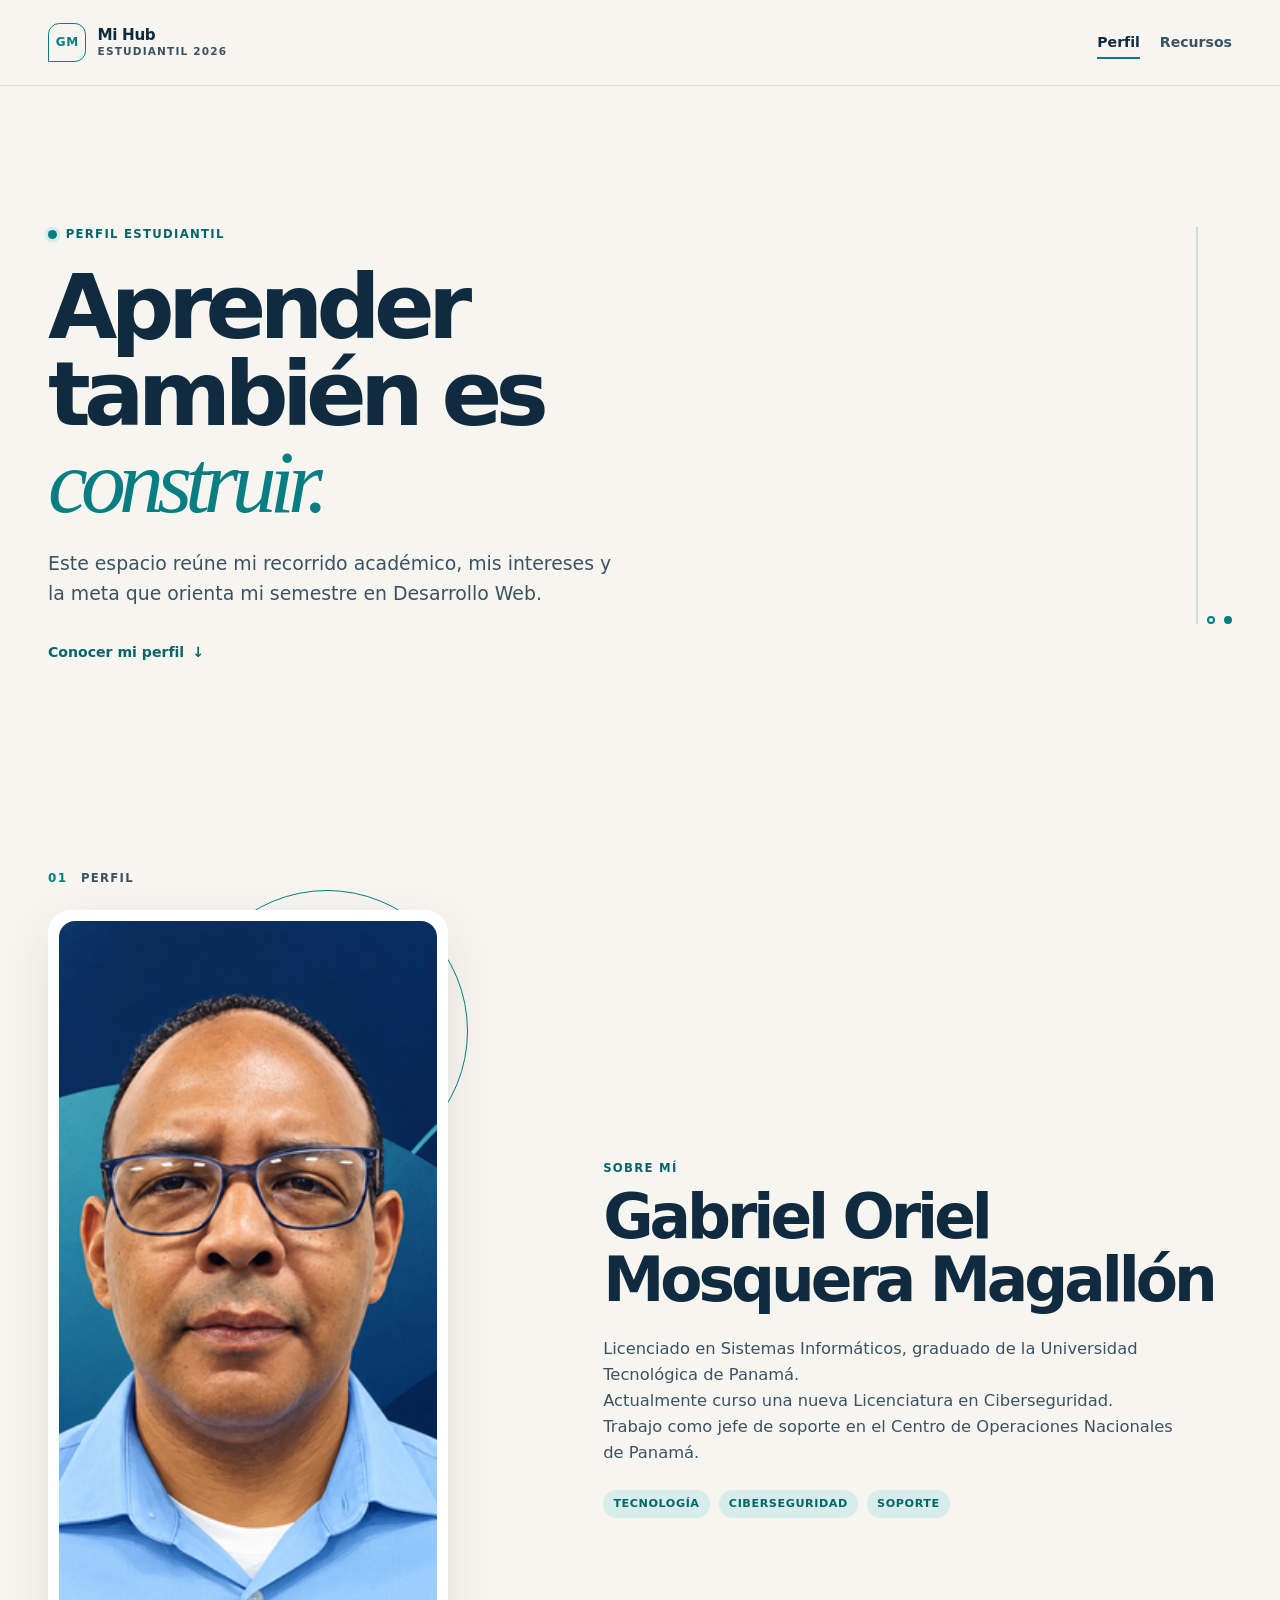
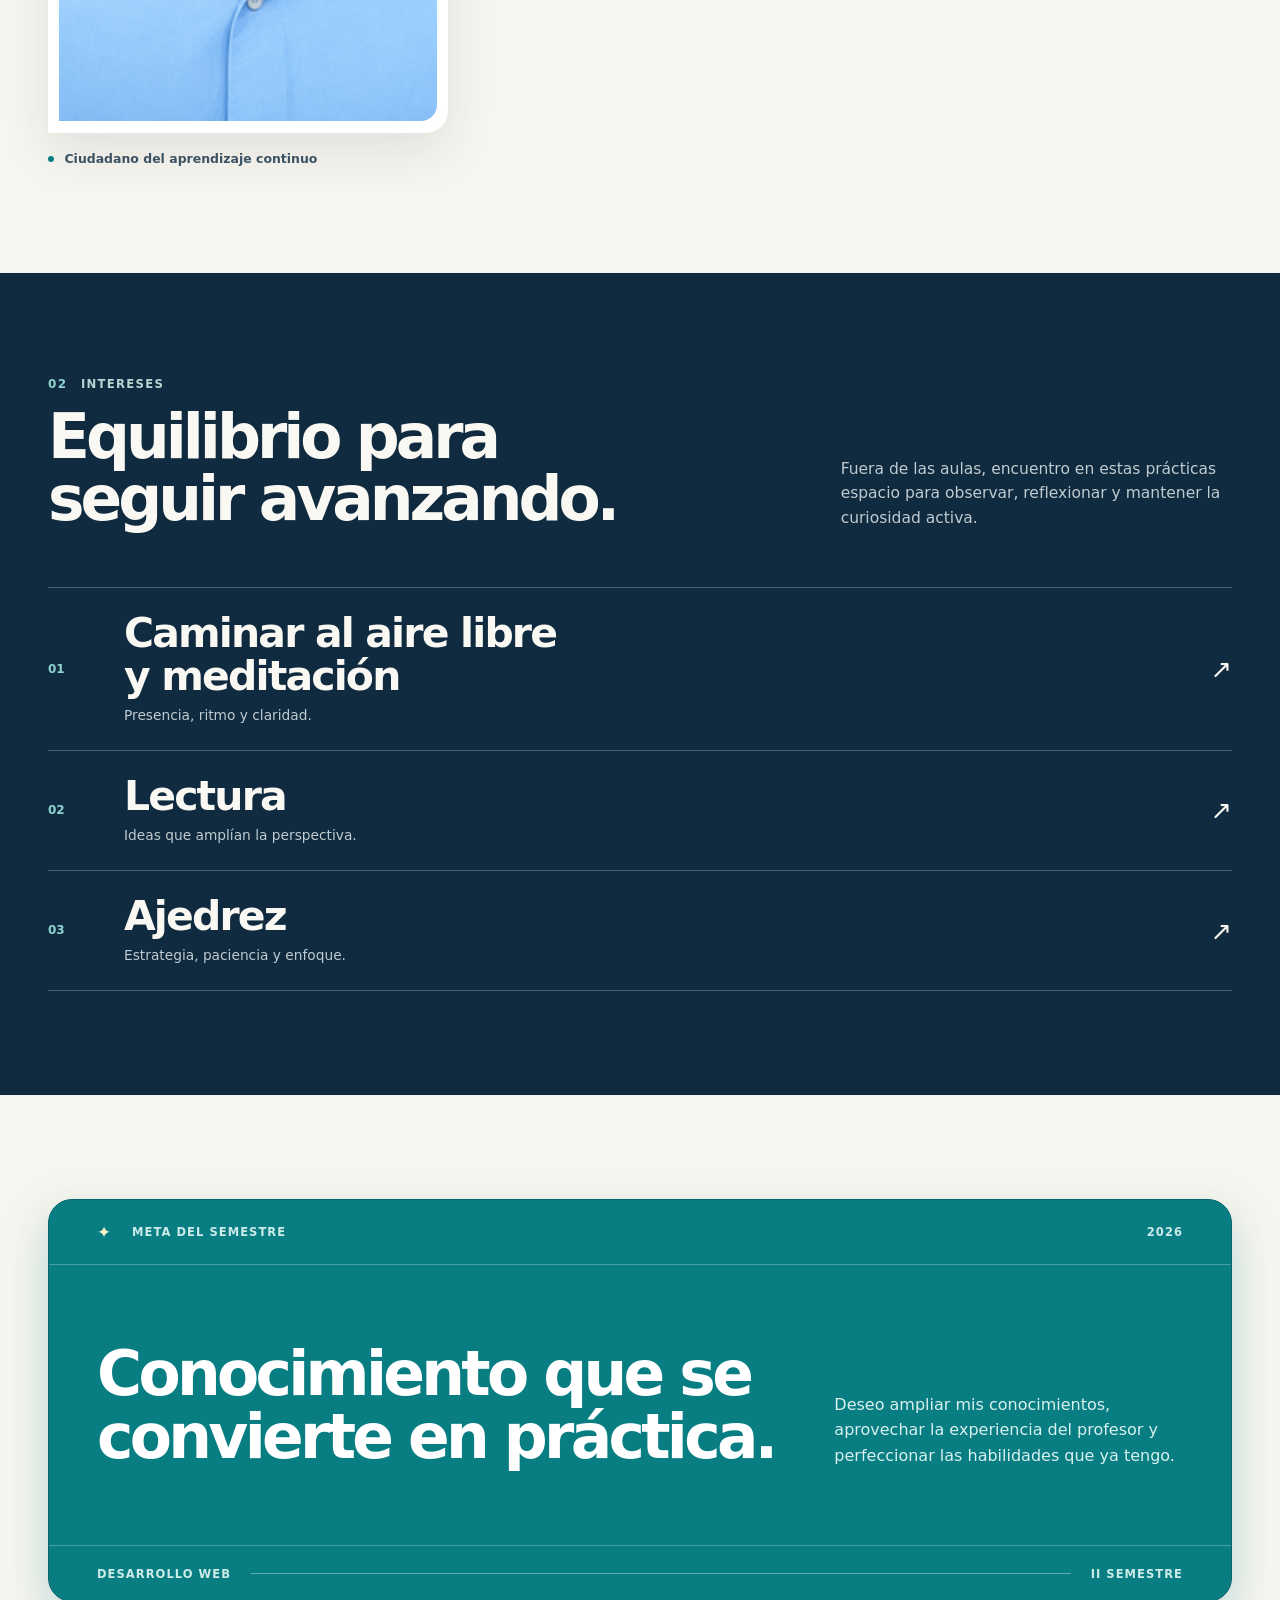
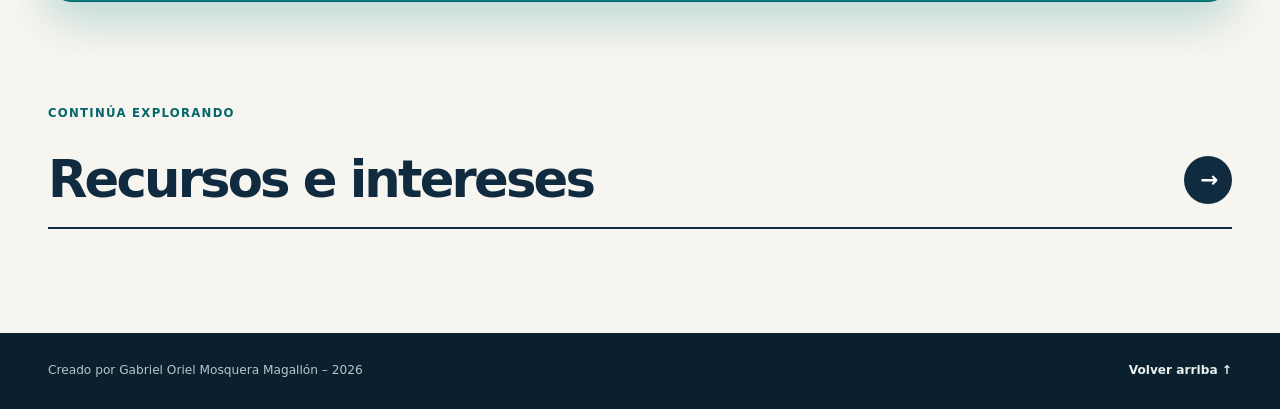
==== index.html @ 8caab872 "feat: crear perfil y sistema visual del hub" ====
<!doctype html>
<html lang="es">
  <head>
    <meta charset="UTF-8" />
    <meta name="viewport" content="width=device-width, initial-scale=1.0" />
    <meta
      name="description"
      content="Perfil académico de Gabriel Oriel Mosquera Magallón: formación, intereses y meta del semestre en Desarrollo Web."
    />
    <meta
      name="keywords"
      content="Gabriel Mosquera, Desarrollo Web, Ciberseguridad, UTP, perfil estudiantil"
    />
    <meta name="author" content="Gabriel Oriel Mosquera Magallón" />
    <meta property="og:type" content="website" />
    <meta property="og:title" content="Mi Hub Estudiantil 2026 | Gabriel Mosquera" />
    <meta
      property="og:description"
      content="Un espacio personal de aprendizaje, tecnología y crecimiento profesional."
    />
    <meta name="twitter:card" content="summary" />
    <title>Mi Hub Estudiantil 2026 | Gabriel Mosquera</title>
    <link rel="stylesheet" href="css/estilos.css" />
  </head>
  <body>
    <a class="skip-link" href="#contenido">Saltar al contenido principal</a>

    <header class="site-header">
      <div class="shell header__inner">
        <a class="brand" href="index.html" aria-label="Ir al inicio de Mi Hub Estudiantil 2026">
          <span class="brand__mark" aria-hidden="true">GM</span>
          <span class="brand__text">
            <strong>Mi Hub</strong>
            <small>Estudiantil 2026</small>
          </span>
        </a>

        <nav class="main-nav" aria-label="Navegación principal">
          <a class="main-nav__link is-active" href="index.html" aria-current="page">Perfil</a>
          <a class="main-nav__link" href="recursos.html">Recursos</a>
        </nav>
      </div>
    </header>

    <main id="contenido">
      <section class="hero shell" aria-labelledby="presentacion-titulo">
        <div class="hero__content">
          <p class="eyebrow"><span class="eyebrow__dot" aria-hidden="true"></span> Perfil estudiantil</p>
          <h1 id="presentacion-titulo">Aprender también es <em>construir.</em></h1>
          <p class="hero__intro">
            Este espacio reúne mi recorrido académico, mis intereses y la meta que orienta mi semestre en Desarrollo Web.
          </p>
          <a class="text-link" href="#perfil">Conocer mi perfil <span aria-hidden="true">↓</span></a>
        </div>
        <div class="hero__rule" aria-hidden="true"><span></span><i></i><i></i></div>
      </section>

      <section id="perfil" class="profile-section shell section-space" aria-labelledby="perfil-titulo">
        <div class="section-label">
          <span>01</span>
          <p>Perfil</p>
        </div>

        <div class="profile-layout">
          <figure class="portrait-card">
            <div class="portrait-card__image-wrap">
              <img
                src="img/avatar-gabriel-web.png"
                alt="Avatar ilustrado de Gabriel Oriel Mosquera Magallón"
                width="800"
                height="800"
              />
            </div>
            <figcaption>
              <span class="status-dot" aria-hidden="true"></span>
              Ciudadano del aprendizaje continuo
            </figcaption>
          </figure>

          <article class="profile-copy">
            <p class="overline">Sobre mí</p>
            <h2 id="perfil-titulo">Gabriel Oriel<br />Mosquera Magallón</h2>
            <p class="profile-copy__bio">
              Licenciado en Sistemas Informáticos, graduado de la Universidad Tecnológica de Panamá.<br />
              Actualmente curso una nueva Licenciatura en Ciberseguridad.<br />
              Trabajo como jefe de soporte en el Centro de Operaciones Nacionales de Panamá.
            </p>

            <div class="profile-copy__focus" aria-label="Áreas de enfoque">
              <span>Tecnología</span>
              <span>Ciberseguridad</span>
              <span>Soporte</span>
            </div>
          </article>
        </div>
      </section>

      <section class="interests-section section-space" aria-labelledby="intereses-titulo">
        <div class="shell">
          <div class="section-heading section-heading--split">
            <div>
              <div class="section-label">
                <span>02</span>
                <p>Intereses</p>
              </div>
              <h2 id="intereses-titulo">Equilibrio para<br />seguir avanzando.</h2>
            </div>
            <p class="section-heading__note">
              Fuera de las aulas, encuentro en estas prácticas espacio para observar, reflexionar y mantener la curiosidad activa.
            </p>
          </div>

          <ul class="interest-list">
            <li>
              <span class="interest-list__number">01</span>
              <div>
                <h3>Caminar al aire libre<br />y meditación</h3>
                <p>Presencia, ritmo y claridad.</p>
              </div>
              <span class="interest-list__symbol" aria-hidden="true">↗</span>
            </li>
            <li>
              <span class="interest-list__number">02</span>
              <div>
                <h3>Lectura</h3>
                <p>Ideas que amplían la perspectiva.</p>
              </div>
              <span class="interest-list__symbol" aria-hidden="true">↗</span>
            </li>
            <li>
              <span class="interest-list__number">03</span>
              <div>
                <h3>Ajedrez</h3>
                <p>Estrategia, paciencia y enfoque.</p>
              </div>
              <span class="interest-list__symbol" aria-hidden="true">↗</span>
            </li>
          </ul>
        </div>
      </section>

      <section class="goal-section shell section-space" aria-labelledby="meta-titulo">
        <div class="goal-card">
          <div class="goal-card__topline">
            <span class="goal-card__icon" aria-hidden="true">✦</span>
            <p>Meta del semestre</p>
            <span>2026</span>
          </div>
          <div class="goal-card__content">
            <h2 id="meta-titulo">Conocimiento que se<br />convierte en práctica.</h2>
            <p>
              Deseo ampliar mis conocimientos, aprovechar la experiencia del profesor y perfeccionar las habilidades que ya tengo.
            </p>
          </div>
          <div class="goal-card__footer">
            <span>Desarrollo Web</span>
            <span class="goal-card__line" aria-hidden="true"></span>
            <span>II Semestre</span>
          </div>
        </div>
      </section>

      <section class="next-section shell" aria-label="Enlace a recursos">
        <p class="overline">Continúa explorando</p>
        <a class="next-link" href="recursos.html">
          <span>Recursos e intereses</span>
          <span class="next-link__arrow" aria-hidden="true">→</span>
        </a>
      </section>
    </main>

    <footer class="site-footer">
      <div class="shell site-footer__inner">
        <p>Creado por Gabriel Oriel Mosquera Magallón – 2026</p>
        <a href="#contenido">Volver arriba <span aria-hidden="true">↑</span></a>
      </div>
    </footer>
  </body>
</html>
---- css/estilos.css ----
:root {
  --ink: #102b3f;
  --ink-soft: #3b5263;
  --paper: #f7f5ef;
  --paper-deep: #ece9e0;
  --panel: #ffffff;
  --teal: #087e83;
  --teal-dark: #05656b;
  --teal-pale: #d7edeb;
  --gold: #c88938;
  --line: #cfdbd7;
  --success: #347b5a;
  --current: #a4661a;
  --shadow: 0 18px 48px rgb(16 43 63 / 10%);
  --shadow-lift: 0 24px 60px rgb(16 43 63 / 17%);
  --radius-lg: 1.5rem;
  --radius-md: 1rem;
  --shell: 74rem;
  --space-1: 0.5rem;
  --space-2: 0.875rem;
  --space-3: 1.25rem;
  --space-4: 1.75rem;
  --space-5: 2.5rem;
  --space-6: 4rem;
  --space-7: 6.5rem;
  --font-sans: system-ui, -apple-system, BlinkMacSystemFont, "Segoe UI", sans-serif;
}

* {
  box-sizing: border-box;
}

html {
  scroll-behavior: smooth;
}

body {
  min-width: 20rem;
  margin: 0;
  overflow-x: hidden;
  color: var(--ink);
  background: var(--paper);
  font-family: var(--font-sans);
  font-size: 1rem;
  line-height: 1.6;
}

img {
  display: block;
  max-width: 100%;
}

a {
  color: inherit;
  text-decoration-thickness: 0.1em;
  text-underline-offset: 0.18em;
}

button,
input,
textarea {
  font: inherit;
}

button {
  cursor: pointer;
}

:focus-visible {
  outline: 3px solid var(--gold);
  outline-offset: 4px;
}

.shell {
  width: min(calc(100% - 3rem), var(--shell));
  margin-inline: auto;
}

.u-center {
  margin-inline: auto;
  text-align: center;
}

.skip-link {
  position: fixed;
  z-index: 20;
  top: 0.75rem;
  left: 50%;
  padding: 0.7rem 1rem;
  color: #fff;
  background: var(--ink);
  border-radius: 0.5rem;
  transform: translate(-50%, -200%);
  transition: transform 180ms ease;
}

.skip-link:focus {
  transform: translate(-50%, 0);
}

.site-header {
  position: sticky;
  z-index: 10;
  top: 0;
  border-bottom: 1px solid rgb(207 219 215 / 75%);
  background: rgb(247 245 239 / 90%);
  backdrop-filter: blur(14px);
}

.header__inner,
.site-footer__inner {
  display: flex;
  align-items: center;
  justify-content: space-between;
  gap: var(--space-4);
}

.header__inner {
  min-height: 5.3rem;
}

.brand {
  display: inline-flex;
  align-items: center;
  gap: 0.7rem;
  color: var(--ink);
  text-decoration: none;
}

.brand:hover .brand__mark {
  color: #fff;
  background: var(--teal);
  transform: rotate(-6deg);
}

.brand__mark {
  display: grid;
  width: 2.4rem;
  aspect-ratio: 1;
  place-items: center;
  color: var(--teal);
  border: 1px solid currentcolor;
  border-radius: 0.7rem 0.7rem 0.7rem 0;
  font-size: 0.75rem;
  font-weight: 800;
  letter-spacing: 0.04em;
  transition: transform 180ms ease, color 180ms ease, background 180ms ease;
}

.brand__text {
  display: grid;
  line-height: 1.1;
}

.brand__text strong {
  font-size: 0.95rem;
  letter-spacing: -0.025em;
}

.brand__text small {
  margin-top: 0.18rem;
  color: var(--ink-soft);
  font-size: 0.66rem;
  font-weight: 700;
  letter-spacing: 0.11em;
  text-transform: uppercase;
}

.main-nav {
  display: flex;
  align-items: center;
  gap: 1.25rem;
}

.main-nav__link {
  position: relative;
  padding-block: 0.5rem;
  color: var(--ink-soft);
  font-size: 0.88rem;
  font-weight: 700;
  text-decoration: none;
  transition: color 180ms ease;
}

.main-nav__link::after {
  position: absolute;
  right: 0;
  bottom: 0.18rem;
  left: 0;
  height: 2px;
  background: var(--teal);
  content: "";
  transform: scaleX(0);
  transform-origin: right;
  transition: transform 180ms ease;
}

.main-nav__link:hover,
.main-nav__link.is-active {
  color: var(--ink);
}

.main-nav__link:hover::after,
.main-nav__link.is-active::after {
  transform: scaleX(1);
  transform-origin: left;
}

.hero {
  position: relative;
  display: grid;
  grid-template-columns: minmax(0, 1fr) minmax(9rem, 0.3fr);
  gap: var(--space-5);
  min-height: 31rem;
  padding-block: clamp(4.5rem, 11vw, 9rem) clamp(4rem, 8vw, 7rem);
}

.hero__content {
  max-width: 48rem;
}

.eyebrow,
.overline,
.section-label {
  display: flex;
  align-items: center;
  gap: 0.55rem;
  margin: 0;
  color: var(--teal-dark);
  font-size: 0.73rem;
  font-weight: 800;
  letter-spacing: 0.11em;
  line-height: 1.3;
  text-transform: uppercase;
}

.eyebrow__dot,
.status-dot {
  display: inline-block;
  width: 0.56rem;
  height: 0.56rem;
  background: var(--teal);
  border-radius: 50%;
  box-shadow: 0 0 0 0.22rem var(--teal-pale);
}

.hero h1,
.page-intro h1 {
  max-width: 11ch;
  margin: 1.4rem 0 1.4rem;
  font-size: clamp(3rem, 7vw, 6.4rem);
  font-weight: 760;
  letter-spacing: -0.075em;
  line-height: 0.97;
}

h1 em {
  color: var(--teal);
  font-family: Georgia, "Times New Roman", serif;
  font-weight: 400;
}

.hero__intro,
.page-intro__text {
  max-width: 36rem;
  margin: 0;
  color: var(--ink-soft);
  font-size: clamp(1rem, 1.7vw, 1.18rem);
}

.text-link {
  display: inline-flex;
  gap: 0.5rem;
  margin-top: 2rem;
  color: var(--teal-dark);
  font-size: 0.88rem;
  font-weight: 800;
  text-decoration: none;
}

.text-link span {
  transition: transform 180ms ease;
}

.text-link:hover span {
  transform: translateY(0.25rem);
}

.hero__rule {
  display: flex;
  align-items: end;
  justify-content: end;
  gap: 0.55rem;
  padding-bottom: 2.5rem;
}

.hero__rule span {
  width: 2px;
  height: 100%;
  min-height: 12rem;
  background: var(--line);
}

.hero__rule i {
  width: 0.52rem;
  height: 0.52rem;
  border: 2px solid var(--teal);
  border-radius: 50%;
}

.hero__rule i:last-child {
  background: var(--teal);
}

.section-space {
  margin-top: var(--space-7);
}

.section-label {
  width: fit-content;
  gap: 0.85rem;
  color: var(--ink-soft);
}

.section-label span {
  color: var(--teal);
  font-size: 0.75rem;
}

.section-label p {
  margin: 0;
}

.profile-layout {
  display: grid;
  grid-template-columns: minmax(16rem, 0.72fr) minmax(0, 1fr);
  gap: clamp(2rem, 8vw, 8rem);
  align-items: center;
  margin-top: 1.5rem;
}

.portrait-card {
  position: relative;
  max-width: 25rem;
  margin: 0;
}

.portrait-card::before {
  position: absolute;
  z-index: -1;
  top: -1.25rem;
  right: -1.25rem;
  width: 70%;
  aspect-ratio: 1;
  border: 1px solid var(--teal);
  border-radius: 50%;
  content: "";
}

.portrait-card__image-wrap {
  padding: 0.7rem;
  overflow: hidden;
  background: var(--panel);
  border-radius: 1.4rem 1.4rem 1.4rem 0;
  box-shadow: var(--shadow);
}

.portrait-card img {
  width: 100%;
  aspect-ratio: 1;
  object-fit: cover;
  border-radius: 1rem 1rem 1rem 0;
}

.portrait-card figcaption {
  display: flex;
  align-items: center;
  gap: 0.65rem;
  margin-top: 1rem;
  color: var(--ink-soft);
  font-size: 0.78rem;
  font-weight: 650;
}

.portrait-card .status-dot {
  width: 0.38rem;
  height: 0.38rem;
  box-shadow: none;
}

.overline {
  margin-bottom: 0.65rem;
}

.profile-copy h2,
.section-heading h2,
.contact-copy h2 {
  margin: 0;
  font-size: clamp(2.1rem, 4.8vw, 4.15rem);
  font-weight: 730;
  letter-spacing: -0.065em;
  line-height: 1.02;
}

.profile-copy__bio {
  max-width: 37rem;
  margin: 1.5rem 0;
  color: var(--ink-soft);
  font-size: 1.02rem;
}

.profile-copy__focus {
  display: flex;
  flex-wrap: wrap;
  gap: 0.55rem;
}

.profile-copy__focus span,
.resource-card__tag {
  padding: 0.32rem 0.64rem;
  color: var(--teal-dark);
  background: var(--teal-pale);
  border-radius: 99rem;
  font-size: 0.7rem;
  font-weight: 800;
  letter-spacing: 0.05em;
  text-transform: uppercase;
}

.interests-section,
.academic-section {
  padding-block: var(--space-7);
  background: var(--ink);
  color: #f9f8f3;
}

.section-heading--split {
  display: grid;
  grid-template-columns: minmax(0, 1fr) minmax(15rem, 0.52fr);
  gap: var(--space-5);
  align-items: end;
}

.section-heading--split .section-label,
.interests-section .overline {
  color: #b8d5d3;
}

.section-heading--split .section-label span {
  color: #8ed3d0;
}

.section-heading h2 {
  margin-top: 0.85rem;
}

.section-heading__note {
  max-width: 30rem;
  margin: 0;
  color: #c0cbd0;
  font-size: 0.97rem;
}

.interest-list {
  display: grid;
  margin: 3.5rem 0 0;
  padding: 0;
  border-top: 1px solid rgb(255 255 255 / 25%);
  list-style: none;
}

.interest-list li {
  display: grid;
  grid-template-columns: 3.5rem minmax(0, 1fr) auto;
  gap: var(--space-3);
  align-items: center;
  padding: 1.5rem 0;
  border-bottom: 1px solid rgb(255 255 255 / 25%);
  transition: padding 200ms ease, color 200ms ease;
}

.interest-list li:hover {
  padding-inline: 0.7rem;
  color: #9ee0dc;
}

.interest-list__number {
  color: #8ed3d0;
  font-size: 0.75rem;
  font-weight: 800;
}

.interest-list h3 {
  margin: 0;
  font-size: clamp(1.55rem, 3.2vw, 2.6rem);
  font-weight: 650;
  letter-spacing: -0.045em;
  line-height: 1.06;
}

.interest-list p {
  margin: 0.35rem 0 0;
  color: #c0cbd0;
  font-size: 0.86rem;
}

.interest-list__symbol {
  font-size: 1.6rem;
  transition: transform 200ms ease;
}

.interest-list li:hover .interest-list__symbol {
  transform: translate(0.3rem, -0.3rem);
}

.goal-card {
  overflow: hidden;
  color: #fff;
  background: var(--teal);
  border: 1px solid var(--teal-dark);
  border-radius: var(--radius-lg);
  box-shadow: 0 18px 45px rgb(8 126 131 / 25%);
}

.goal-card__topline,
.goal-card__footer {
  display: flex;
  align-items: center;
  justify-content: space-between;
  gap: var(--space-3);
  padding: 1.15rem clamp(1.25rem, 4vw, 3rem);
  color: #cdebe9;
  border-bottom: 1px solid rgb(255 255 255 / 25%);
  font-size: 0.72rem;
  font-weight: 800;
  letter-spacing: 0.09em;
  text-transform: uppercase;
}

.goal-card__topline p {
  flex: 1;
  margin: 0;
}

.goal-card__icon {
  color: #fff2ca;
  font-size: 1.05rem;
}

.goal-card__content {
  display: grid;
  grid-template-columns: minmax(0, 1fr) minmax(14rem, 0.5fr);
  gap: var(--space-5);
  align-items: end;
  padding: clamp(2rem, 6vw, 5rem) clamp(1.25rem, 4vw, 3rem);
}

.goal-card__content h2 {
  margin: 0;
  font-size: clamp(2rem, 4.8vw, 4rem);
  font-weight: 680;
  letter-spacing: -0.06em;
  line-height: 1.03;
}

.goal-card__content p {
  max-width: 27rem;
  margin: 0;
  color: #d9f0ee;
  font-size: 1rem;
}

.goal-card__footer {
  border-top: 1px solid rgb(255 255 255 / 25%);
  border-bottom: 0;
}

.goal-card__line {
  flex: 1;
  height: 1px;
  background: rgb(255 255 255 / 35%);
}

.next-section {
  padding-block: var(--space-7);
}

.next-link {
  display: flex;
  align-items: center;
  justify-content: space-between;
  gap: var(--space-4);
  padding-block: 1.25rem;
  border-bottom: 2px solid var(--ink);
  font-size: clamp(1.75rem, 4vw, 3.6rem);
  font-weight: 700;
  letter-spacing: -0.055em;
  line-height: 1.08;
  text-decoration: none;
}

.next-link__arrow {
  display: grid;
  width: 3rem;
  aspect-ratio: 1;
  place-items: center;
  color: #fff;
  background: var(--ink);
  border-radius: 50%;
  font-size: 1.35rem;
  transition: color 180ms ease, background 180ms ease, transform 180ms ease;
}

.next-link:hover .next-link__arrow {
  color: #fff;
  background: var(--teal);
  transform: translateX(0.35rem);
}

.site-footer {
  padding-block: 1.75rem;
  color: #b8c4ca;
  background: #0b202e;
  font-size: 0.76rem;
}

.site-footer p {
  margin: 0;
}

.site-footer a {
  color: #e8efef;
  font-weight: 700;
  text-decoration: none;
}

.site-footer a:hover {
  color: #8ed3d0;
}

.page-intro {
  padding-block: clamp(4.5rem, 10vw, 8rem) clamp(3rem, 6vw, 5rem);
}

.page-intro .section-label {
  margin-bottom: 2.8rem;
}

.page-intro h1 {
  max-width: 13ch;
}

.resource-section .section-heading,
.contact-section .section-heading {
  color: var(--ink);
}

.resource-section .section-heading__note,
.contact-section .section-heading__note {
  color: var(--ink-soft);
}

.resource-grid {
  display: grid;
  grid-template-columns: repeat(2, minmax(0, 1fr));
  gap: 1rem;
  margin-top: 3rem;
}

.resource-card {
  display: flex;
  min-height: 18rem;
  flex-direction: column;
  padding: clamp(1.35rem, 3vw, 2.25rem);
  background: var(--panel);
  border: 1px solid var(--line);
  border-radius: var(--radius-md);
  box-shadow: 0 9px 25px rgb(16 43 63 / 5%);
  transition: border-color 200ms ease, box-shadow 200ms ease, transform 200ms ease;
}

.resource-card:hover {
  border-color: var(--teal);
  box-shadow: var(--shadow-lift);
  transform: translateY(-0.35rem);
}

.resource-card--featured {
  color: #fff;
  background: var(--ink);
  border-color: var(--ink);
}

.resource-card__top {
  display: flex;
  align-items: center;
  justify-content: space-between;
  gap: var(--space-2);
}

.resource-card__index {
  color: var(--teal);
  font-size: 0.75rem;
  font-weight: 800;
}

.resource-card h3 {
  margin: auto 0 0.45rem;
  font-size: clamp(1.5rem, 3vw, 2.25rem);
  font-weight: 720;
  letter-spacing: -0.055em;
}

.resource-card p {
  max-width: 25rem;
  margin: 0;
  color: var(--ink-soft);
  font-size: 0.9rem;
}

.resource-card--featured p {
  color: #c0cbd0;
}

.resource-card a {
  display: inline-flex;
  width: fit-content;
  gap: 0.4rem;
  margin-top: 1.4rem;
  color: var(--teal-dark);
  font-size: 0.82rem;
  font-weight: 800;
  text-decoration: none;
}

.resource-card--featured a {
  color: #9ee0dc;
}

.resource-card a span {
  transition: transform 180ms ease;
}

.resource-card a:hover span {
  transform: translate(0.2rem, -0.2rem);
}

.academic-section {
  margin-top: var(--space-7);
}

.academic-section .section-heading h2 {
  color: #fff;
}

.table-wrap {
  margin-top: 3rem;
  overflow-x: auto;
  border: 1px solid rgb(255 255 255 / 25%);
  border-radius: var(--radius-md);
}

table {
  width: 100%;
  min-width: 34rem;
  border-collapse: collapse;
}

caption {
  position: absolute;
  width: 1px;
  height: 1px;
  overflow: hidden;
  clip: rect(0 0 0 0);
  white-space: nowrap;
}

th,
td {
  padding: 1rem 1.25rem;
  text-align: left;
}

th {
  color: #b9d6d4;
  border-bottom: 1px solid rgb(255 255 255 / 25%);
  font-size: 0.73rem;
  font-weight: 800;
  letter-spacing: 0.09em;
  text-transform: uppercase;
}

td {
  border-bottom: 1px solid rgb(255 255 255 / 15%);
  font-size: 0.95rem;
}

tbody tr:last-child td {
  border-bottom: 0;
}

tbody tr {
  transition: background 180ms ease;
}

tbody tr:hover {
  background: rgb(255 255 255 / 7%);
}

.status-pill {
  display: inline-flex;
  align-items: center;
  gap: 0.4rem;
  padding: 0.26rem 0.65rem;
  border: 1px solid currentcolor;
  border-radius: 99rem;
  font-size: 0.72rem;
  font-weight: 800;
}

.status-pill::before {
  width: 0.4rem;
  height: 0.4rem;
  background: currentcolor;
  border-radius: 50%;
  content: "";
}

.status-pill--complete {
  color: #92d8b4;
}

.status-pill--current {
  color: #ffd180;
}

.contact-section {
  padding-bottom: var(--space-7);
}

.contact-layout {
  display: grid;
  grid-template-columns: minmax(0, 0.86fr) minmax(18rem, 1fr);
  gap: clamp(2.5rem, 8vw, 7rem);
  align-items: center;
  padding: clamp(1.5rem, 4vw, 3rem);
  background: var(--paper-deep);
  border-radius: var(--radius-lg);
}

.contact-copy h2 {
  margin-top: 0.7rem;
}

.contact-copy > p:last-child {
  max-width: 32rem;
  margin: 1.2rem 0 0;
  color: var(--ink-soft);
}

.contact-form {
  padding: clamp(1.3rem, 4vw, 2.3rem);
  background: #fff;
  border: 1px solid var(--line);
  border-radius: 0.8rem 0.8rem 0.8rem 0;
  box-shadow: var(--shadow);
}

.form-field {
  display: grid;
  gap: 0.35rem;
  margin-bottom: 1.1rem;
}

.form-field label {
  color: var(--ink);
  font-size: 0.78rem;
  font-weight: 800;
}

.form-field input,
.form-field textarea {
  width: 100%;
  padding: 0.72rem 0;
  color: var(--ink);
  background: transparent;
  border: 0;
  border-bottom: 1px solid var(--line);
  border-radius: 0;
  outline: none;
  resize: vertical;
  transition: border-color 180ms ease;
}

.form-field input::placeholder,
.form-field textarea::placeholder {
  color: #84949c;
}

.form-field input:focus,
.form-field textarea:focus {
  border-color: var(--teal);
}

.form-help {
  margin: 0 0 1rem;
  color: var(--ink-soft);
  font-size: 0.76rem;
}

.contact-form button {
  display: inline-flex;
  align-items: center;
  justify-content: space-between;
  width: 100%;
  padding: 0.85rem 1rem;
  color: #fff;
  background: var(--ink);
  border: 0;
  border-radius: 0.45rem;
  font-size: 0.88rem;
  font-weight: 800;
  transition: background 180ms ease, transform 180ms ease;
}

.contact-form button:hover {
  background: var(--teal);
  transform: translateY(-0.13rem);
}

.contact-form button span {
  font-size: 1.2rem;
}

@media (max-width: 600px) {
  .shell {
    width: min(calc(100% - 2rem), var(--shell));
  }

  .header__inner,
  .site-footer__inner {
    gap: 0.75rem;
  }

  .header__inner {
    min-height: 4.6rem;
  }

  .brand__text small {
    display: none;
  }

  .main-nav {
    gap: 0.85rem;
  }

  .hero {
    grid-template-columns: 1fr;
    min-height: 0;
  }

  .hero__rule {
    display: none;
  }

  .section-space {
    margin-top: 4.25rem;
  }

  .profile-layout,
  .section-heading--split,
  .goal-card__content,
  .contact-layout {
    grid-template-columns: 1fr;
  }

  .portrait-card {
    max-width: 19rem;
  }

  .resource-grid {
    grid-template-columns: 1fr;
  }

  .interests-section,
  .academic-section {
    padding-block: 4.25rem;
  }

  .interest-list li {
    grid-template-columns: 2.5rem minmax(0, 1fr) auto;
  }

  .goal-card__footer {
    font-size: 0.63rem;
  }

  .site-footer__inner {
    align-items: flex-start;
    flex-direction: column;
  }
}

@media (prefers-reduced-motion: reduce) {
  *,
  *::before,
  *::after {
    scroll-behavior: auto !important;
    transition-duration: 0.01ms !important;
    animation-duration: 0.01ms !important;
    animation-iteration-count: 1 !important;
  }
}
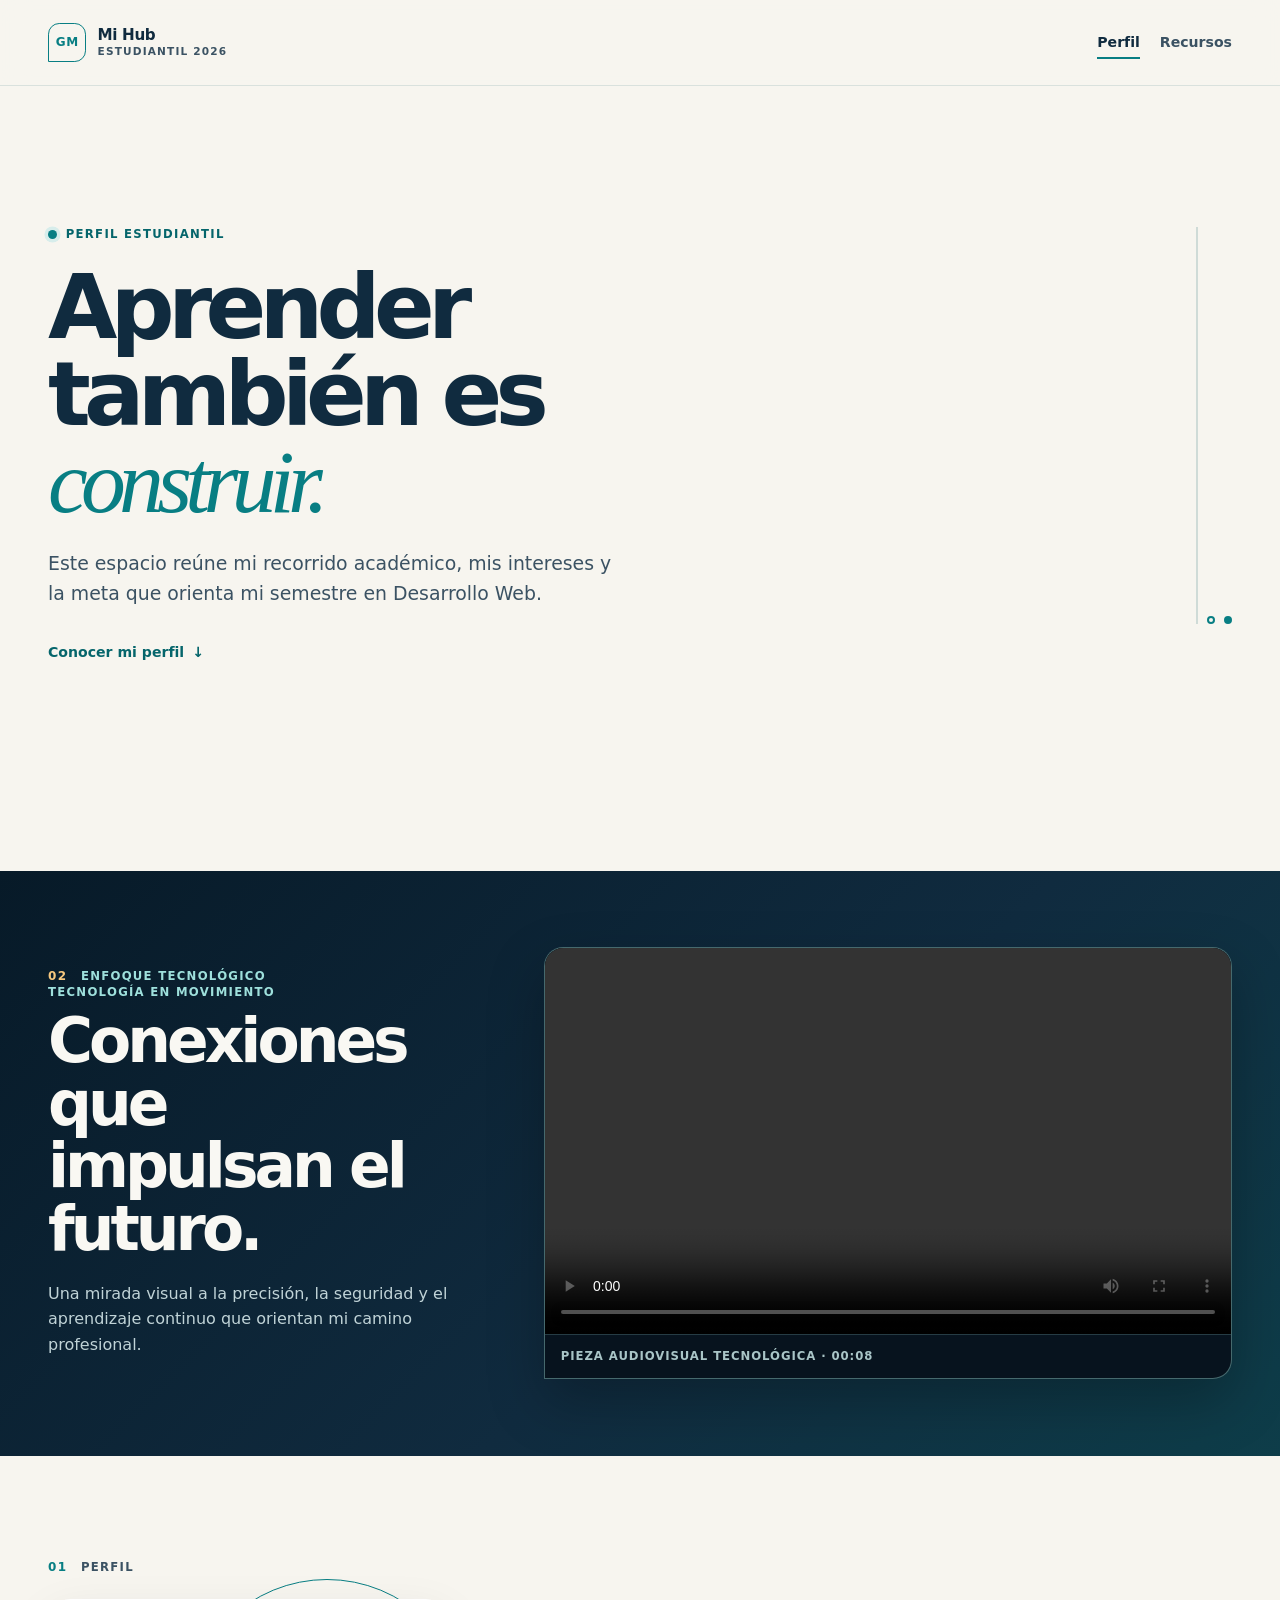
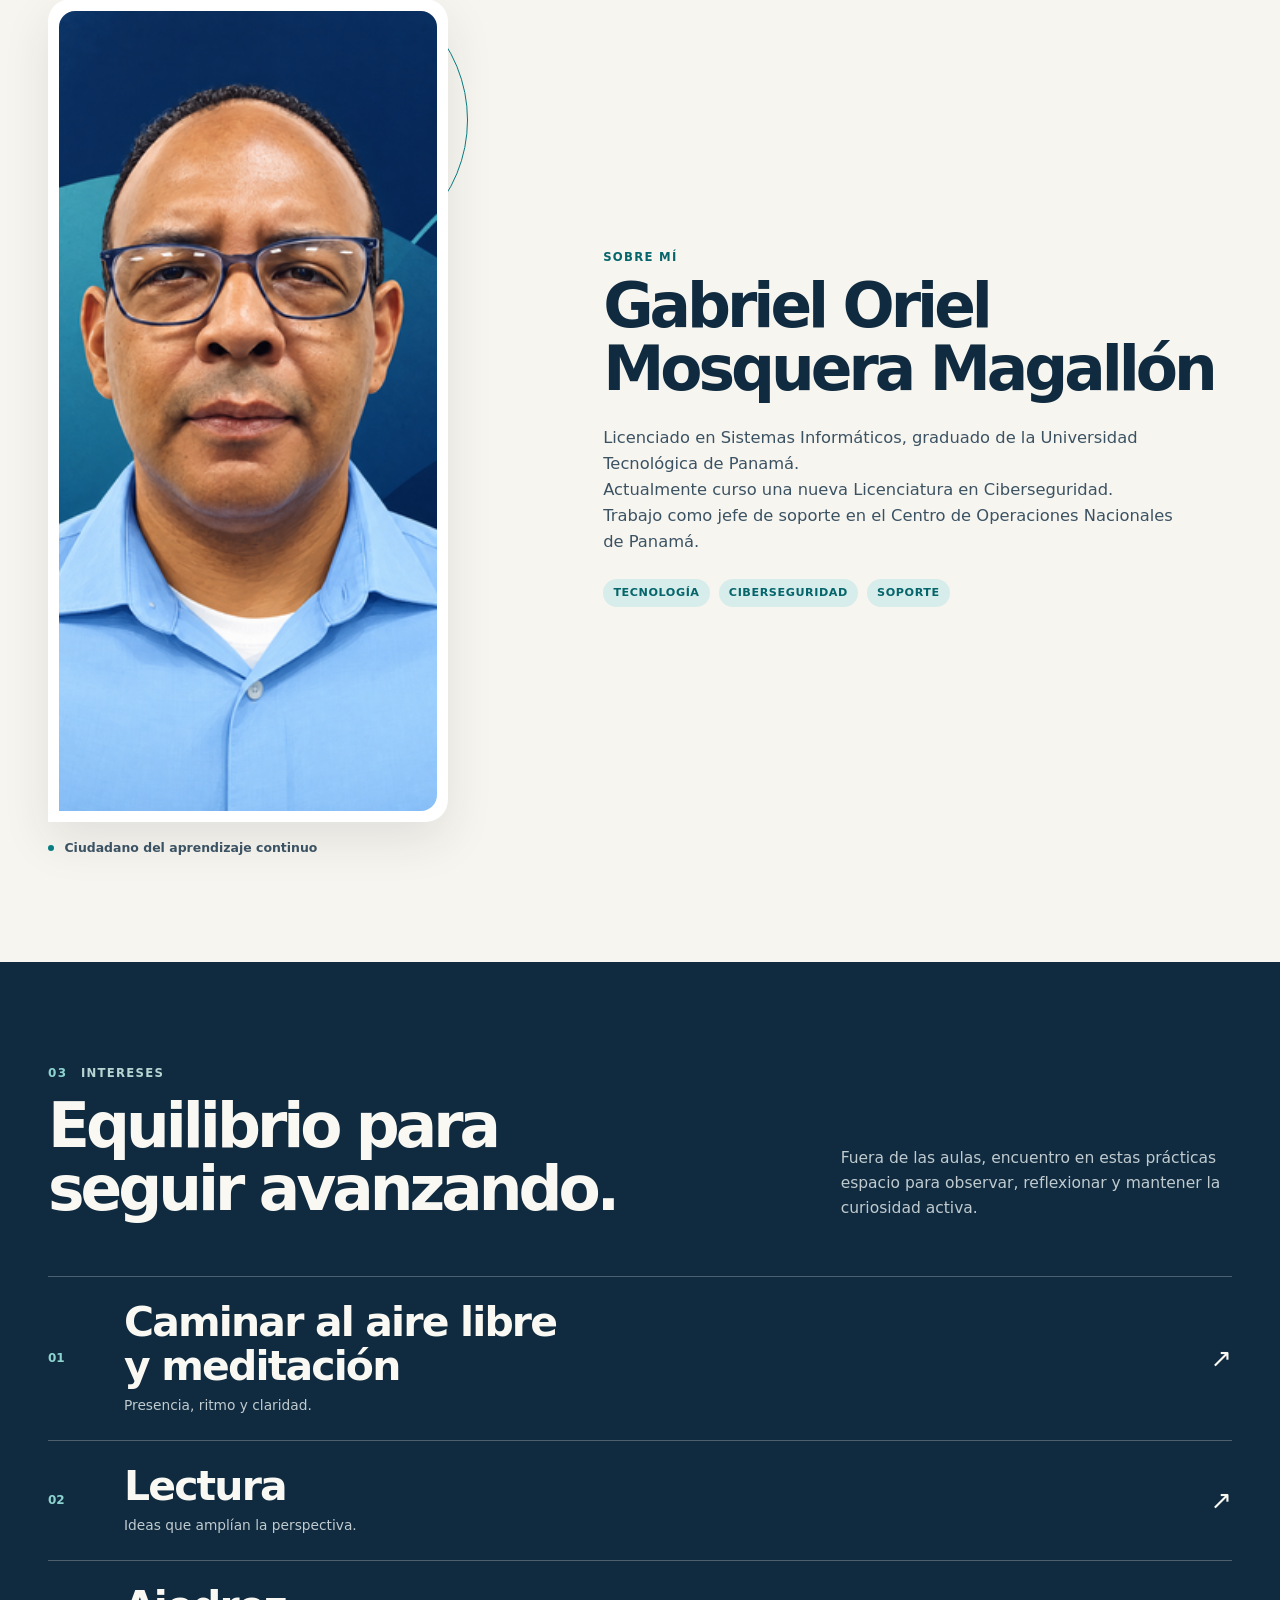
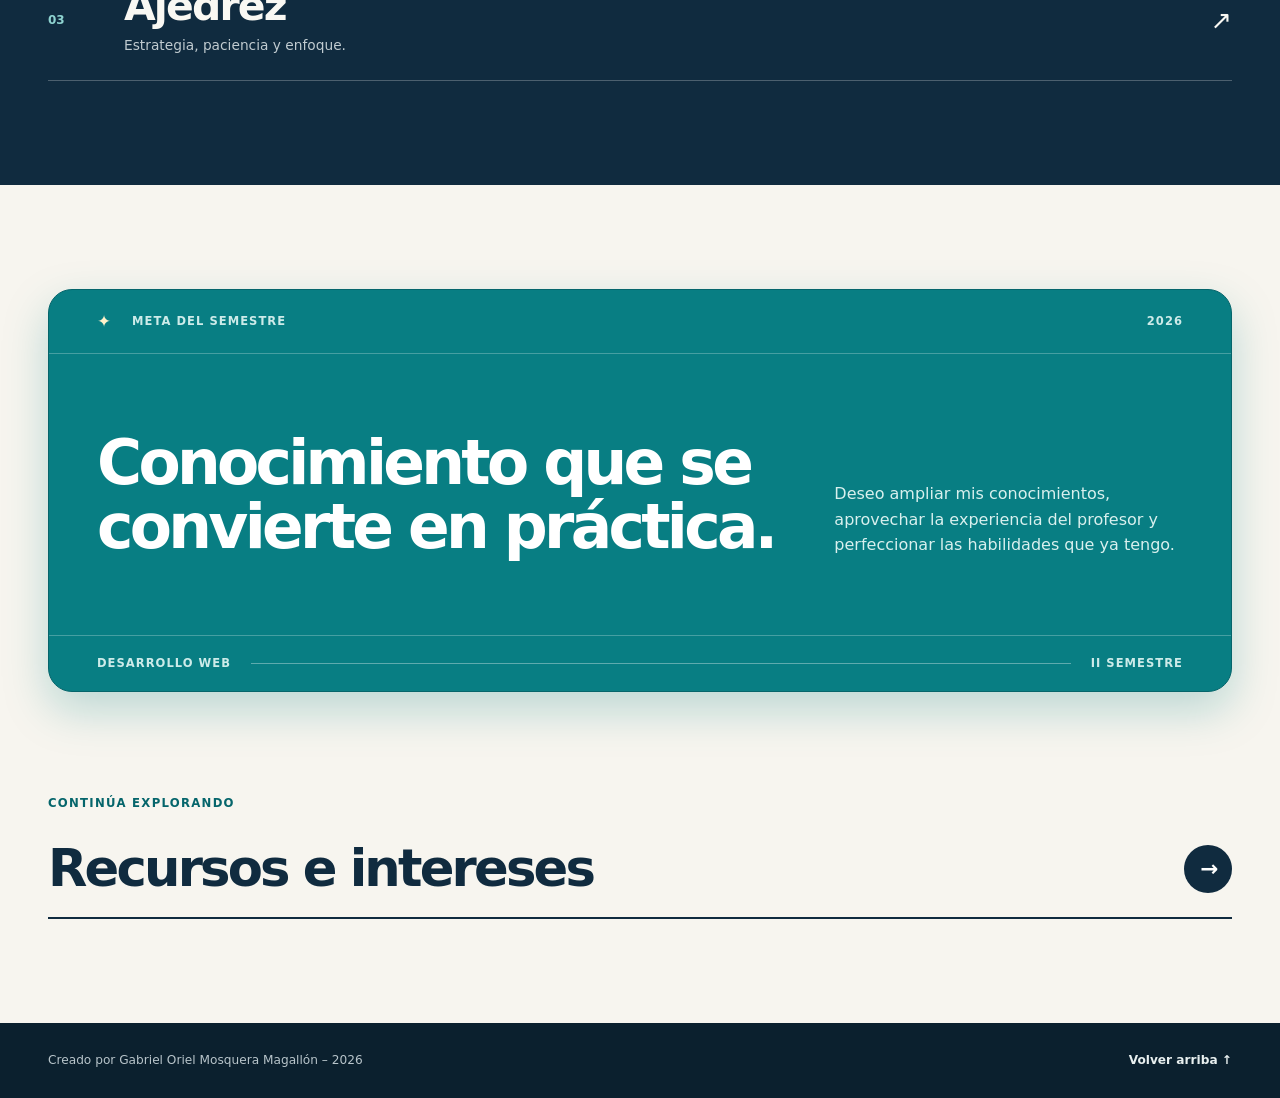
==== commit fb96c38f: "feat: integrar pieza audiovisual tecnológica" ====
--- a/index.html
+++ b/index.html
@@ -18,8 +18,15 @@
       property="og:description"
       content="Un espacio personal de aprendizaje, tecnología y crecimiento profesional."
     />
+    <meta property="og:url" content="https://mihub26-8mj5hxge.manus.space/" />
+    <meta property="og:site_name" content="Mi Hub Estudiantil 2026" />
+    <meta property="og:image" content="https://raw.githubusercontent.com/Gabrielmosquera16/mi-hub-estudiantil-2026/main/img/avatar-gabriel-web.png" />
     <meta name="twitter:card" content="summary" />
+    <meta name="twitter:title" content="Mi Hub Estudiantil 2026 | Gabriel Mosquera" />
+    <meta name="twitter:description" content="Un espacio personal de aprendizaje, tecnología y crecimiento profesional." />
+    <meta name="twitter:image" content="https://raw.githubusercontent.com/Gabrielmosquera16/mi-hub-estudiantil-2026/main/img/avatar-gabriel-web.png" />
     <title>Mi Hub Estudiantil 2026 | Gabriel Mosquera</title>
+    <link rel="canonical" href="https://mihub26-8mj5hxge.manus.space/" />
     <link rel="stylesheet" href="css/estilos.css" />
   </head>
   <body>
@@ -55,6 +62,30 @@
         <div class="hero__rule" aria-hidden="true"><span></span><i></i><i></i></div>
       </section>
 
+      <section class="tech-film section-space" aria-labelledby="video-titulo">
+        <div class="shell tech-film__grid">
+          <div class="tech-film__copy">
+            <div class="section-label">
+              <span>02</span>
+              <p>Enfoque tecnológico</p>
+            </div>
+            <p class="overline">Tecnología en movimiento</p>
+            <h2 id="video-titulo">Conexiones que<br />impulsan el futuro.</h2>
+            <p>
+              Una mirada visual a la precisión, la seguridad y el aprendizaje continuo que orientan mi camino profesional.
+            </p>
+          </div>
+
+          <figure class="tech-film__player">
+            <video controls preload="metadata" playsinline aria-describedby="video-descripcion">
+              <source src="media/mi-hub-tecnologico-web.mp4" type="video/mp4" />
+              Tu navegador no admite la reproducción de video HTML5.
+            </video>
+            <figcaption id="video-descripcion">Pieza audiovisual tecnológica · 00:08</figcaption>
+          </figure>
+        </div>
+      </section>
+
       <section id="perfil" class="profile-section shell section-space" aria-labelledby="perfil-titulo">
         <div class="section-label">
           <span>01</span>
@@ -100,7 +131,7 @@
           <div class="section-heading section-heading--split">
             <div>
               <div class="section-label">
-                <span>02</span>
+                <span>03</span>
                 <p>Intereses</p>
               </div>
               <h2 id="intereses-titulo">Equilibrio para<br />seguir avanzando.</h2>
--- a/css/estilos.css
+++ b/css/estilos.css
@@ -45,7 +45,8 @@
   line-height: 1.6;
 }
 
-img {
+img,
+video {
   display: block;
   max-width: 100%;
 }
@@ -331,6 +332,64 @@
   margin: 0;
 }
 
+.tech-film {
+  padding-block: clamp(2.5rem, 6vw, 5rem);
+  background: linear-gradient(135deg, #071a28 0%, #102b3f 57%, #0b5255 150%);
+  color: #f9f8f3;
+}
+
+.tech-film__grid {
+  display: grid;
+  grid-template-columns: minmax(14rem, 0.7fr) minmax(0, 1.15fr);
+  gap: clamp(2rem, 6vw, 5rem);
+  align-items: center;
+}
+
+.tech-film .section-label,
+.tech-film .overline {
+  color: #9ee0dc;
+}
+
+.tech-film .section-label span {
+  color: #f5c77e;
+}
+
+.tech-film__copy h2 {
+  margin-top: 0.8rem;
+}
+
+.tech-film__copy > p:last-child {
+  max-width: 31rem;
+  margin: 1.25rem 0 0;
+  color: #c0d3d7;
+}
+
+.tech-film__player {
+  position: relative;
+  margin: 0;
+  overflow: hidden;
+  background: #07131e;
+  border: 1px solid rgb(158 224 220 / 42%);
+  border-radius: 1.2rem 1.2rem 1.2rem 0;
+  box-shadow: 0 22px 55px rgb(0 0 0 / 25%);
+}
+
+.tech-film__player video {
+  width: 100%;
+  aspect-ratio: 16 / 9;
+  background: #07131e;
+}
+
+.tech-film__player figcaption {
+  padding: 0.75rem 1rem;
+  color: #a9c5c7;
+  border-top: 1px solid rgb(158 224 220 / 20%);
+  font-size: 0.73rem;
+  font-weight: 750;
+  letter-spacing: 0.08em;
+  text-transform: uppercase;
+}
+
 .profile-layout {
   display: grid;
   grid-template-columns: minmax(16rem, 0.72fr) minmax(0, 1fr);
@@ -394,7 +453,8 @@
 
 .profile-copy h2,
 .section-heading h2,
-.contact-copy h2 {
+.contact-copy h2,
+.tech-film__copy h2 {
   margin: 0;
   font-size: clamp(2.1rem, 4.8vw, 4.15rem);
   font-weight: 730;
@@ -968,6 +1028,7 @@
   }
 
   .profile-layout,
+  .tech-film__grid,
   .section-heading--split,
   .goal-card__content,
   .contact-layout {
